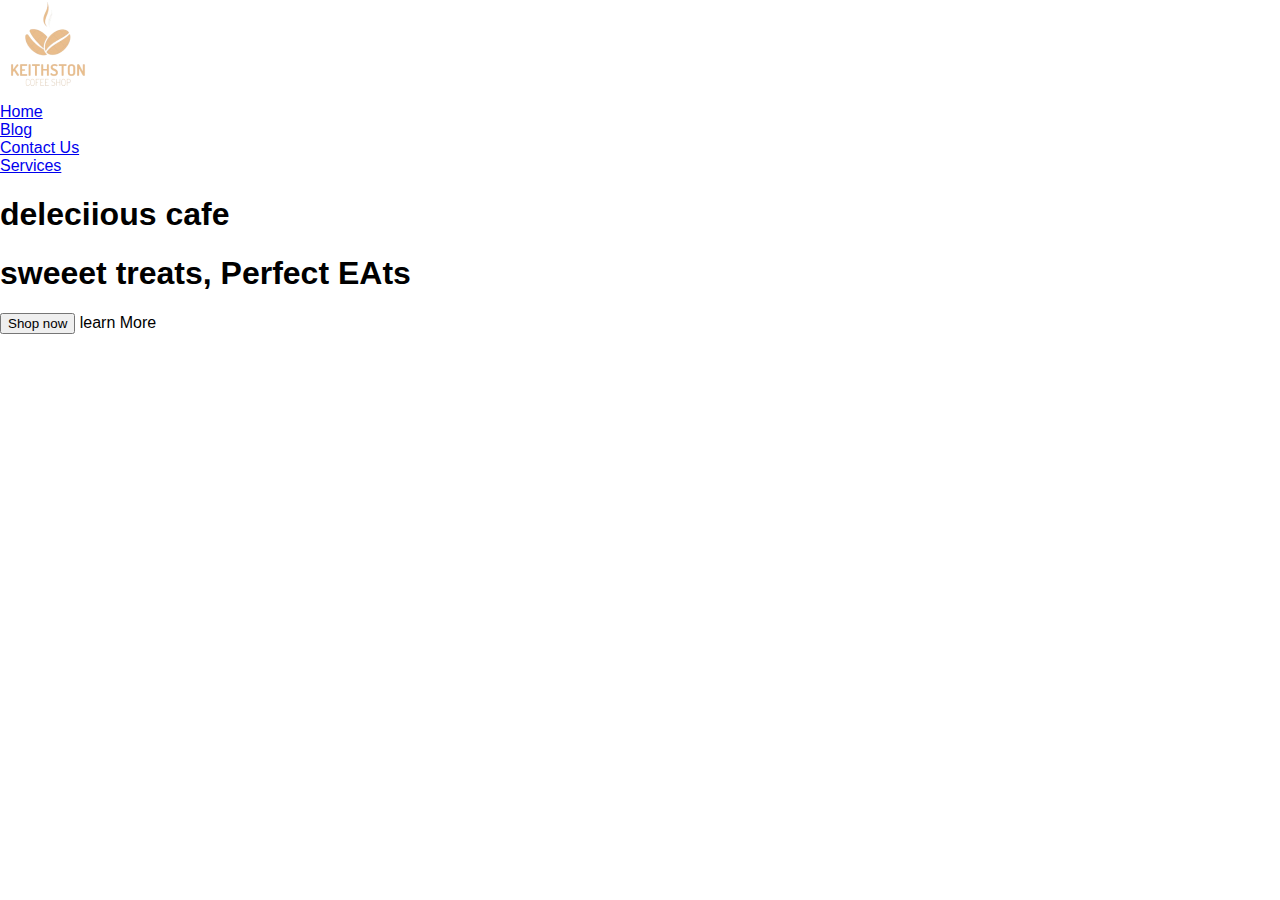
==== index.html @ e35a1c12 "first commit" ====
<!DOCTYPE html>
<html lang="en">
<head>
    <meta charset="UTF-8">
    <meta name="viewport" content="width=device-width, initial-scale=1.0">
    <title>BAKERY</title>
    <link rel="stylesheet" href="style.css">
    <link  rel="icon" type="image/jpg" href="https://www.figma.com/file/1AmDnkbB3miVmkUzzosTCg/image/4d281571e79bdb349abc8c697f7ce697aa1a0058">
</head>
<body>
    <header>
        
        <nav>
           <div> <a href="index.html" >
                <img class="logo" src="./img/Modrino__2_-removebg-preview 1.png" > </a>
            </div>
           <div> <a href="index.html" class="active"> Home</a></div>
           <div> <a href="blog.html" >Blog</a></div>
            <div><a href="contact.html" >Contact Us</a></div>
            <div><a href="Services.html" >Services</a></div>
        </nav>

    </header>
    <section>
        <h1>deleciious cafe</h1>
        <h1>sweeet treats, Perfect EAts</h1>
        <button> Shop now</button>
        <a>learn More</a>
    </section>
    <div class="div-container">


        <div><img src="" ></div>
        <div></div>
        <div></div>
        <div></div>
        <div></div>
        <div></div>


    </div>
</body>
</html>
---- style.css ----
body, html {
    margin: 0;
    padding: 0;
    font-family: 'Poppins', sans-serif;
    height: 100%;
   
}

#About-us {
    background-color: #A0522D;
    background-image: url(./images/footer/footer-bg.png);
    background-size: cover;
    background-position: center;
    padding: 60px 10%;
    display: flex; /* Added display: flex to the footer */
    justify-content: space-between; /* Distribute space between items */
    align-items: center; /* Vertically center items */
}

.about {
    display: flex; /* Ensures the about div is a flex container */
    align-items: center; /* Vertically aligns items within .about */
    border-bottom: solid 2px gray;
}

.loogo {
    /* Removed unnecessary styles */
}

.co_img {
    display: flex; /* Makes the social icons a flex container */
    align-items: center; /* Vertically aligns social icons */
}

.co_img img {
    padding-right: 8px; /* Keeps the padding */
}

.about img {
    /* Removed unnecessary styles */
}

.about h2 {
    font-size: large;
    /* Removed unnecessary styles */
}
.footer-rest {
    display: flex;
    justify-content: space-between;
    margin-top: 30px; /* Adjust as needed */
}

.footer-section {
    flex: 1; /* Ensures sections take equal width */
    margin-right: 30px; /* Adjust as needed */
}

.recent-news {
    display: flex;
    align-items: center;
    margin-bottom: 15px;
}

.recent-news img {
    width: 50px;
    height: 50px;
    object-fit: cover;
    margin-right: 10px;
}

.news-content {
    font-size: 14px;
}

.news-date {
    font-size: 12px;
    color: #888;
}

.footer-bottom {
    text-align: center;
    margin-top: 30px;
    padding-top: 20px;
    border-top: 1px solid #333;
}

/* Responsive adjustments (optional): */
.footer-rest {
    display: flex;
    justify-content: space-between;
    margin-top: 30px; /* Adjust as needed */
}

.footer-section {
    flex: 1; /* Ensures sections take equal width */
    margin-right: 30px; /* Adjust as needed */
}

.recent-news {
    display: flex;
    align-items: center;
    margin-bottom: 15px;
}

.recent-news img {
    width: 50px;
    height: 50px;
    object-fit: cover;
    margin-right: 10px;
}

.news-content {
    font-size: 14px;
}

.news-date {
    font-size: 12px;
    color: #888;
}

.footer-bottom {
    text-align: center;
    margin-top: 30px;
    padding-top: 20px;
    border-top: 1px solid #333;
}

/* Responsive adjustments (optional): */
@media (max-width: 768px) {
    .footer-rest {
        flex-direction: column; /* Stack sections vertically on smaller screens */
    }
    .footer-section {
        margin-bottom: 30px; /* Add margin between sections */
        margin-right: 0; /* Remove right margin */
    }
}
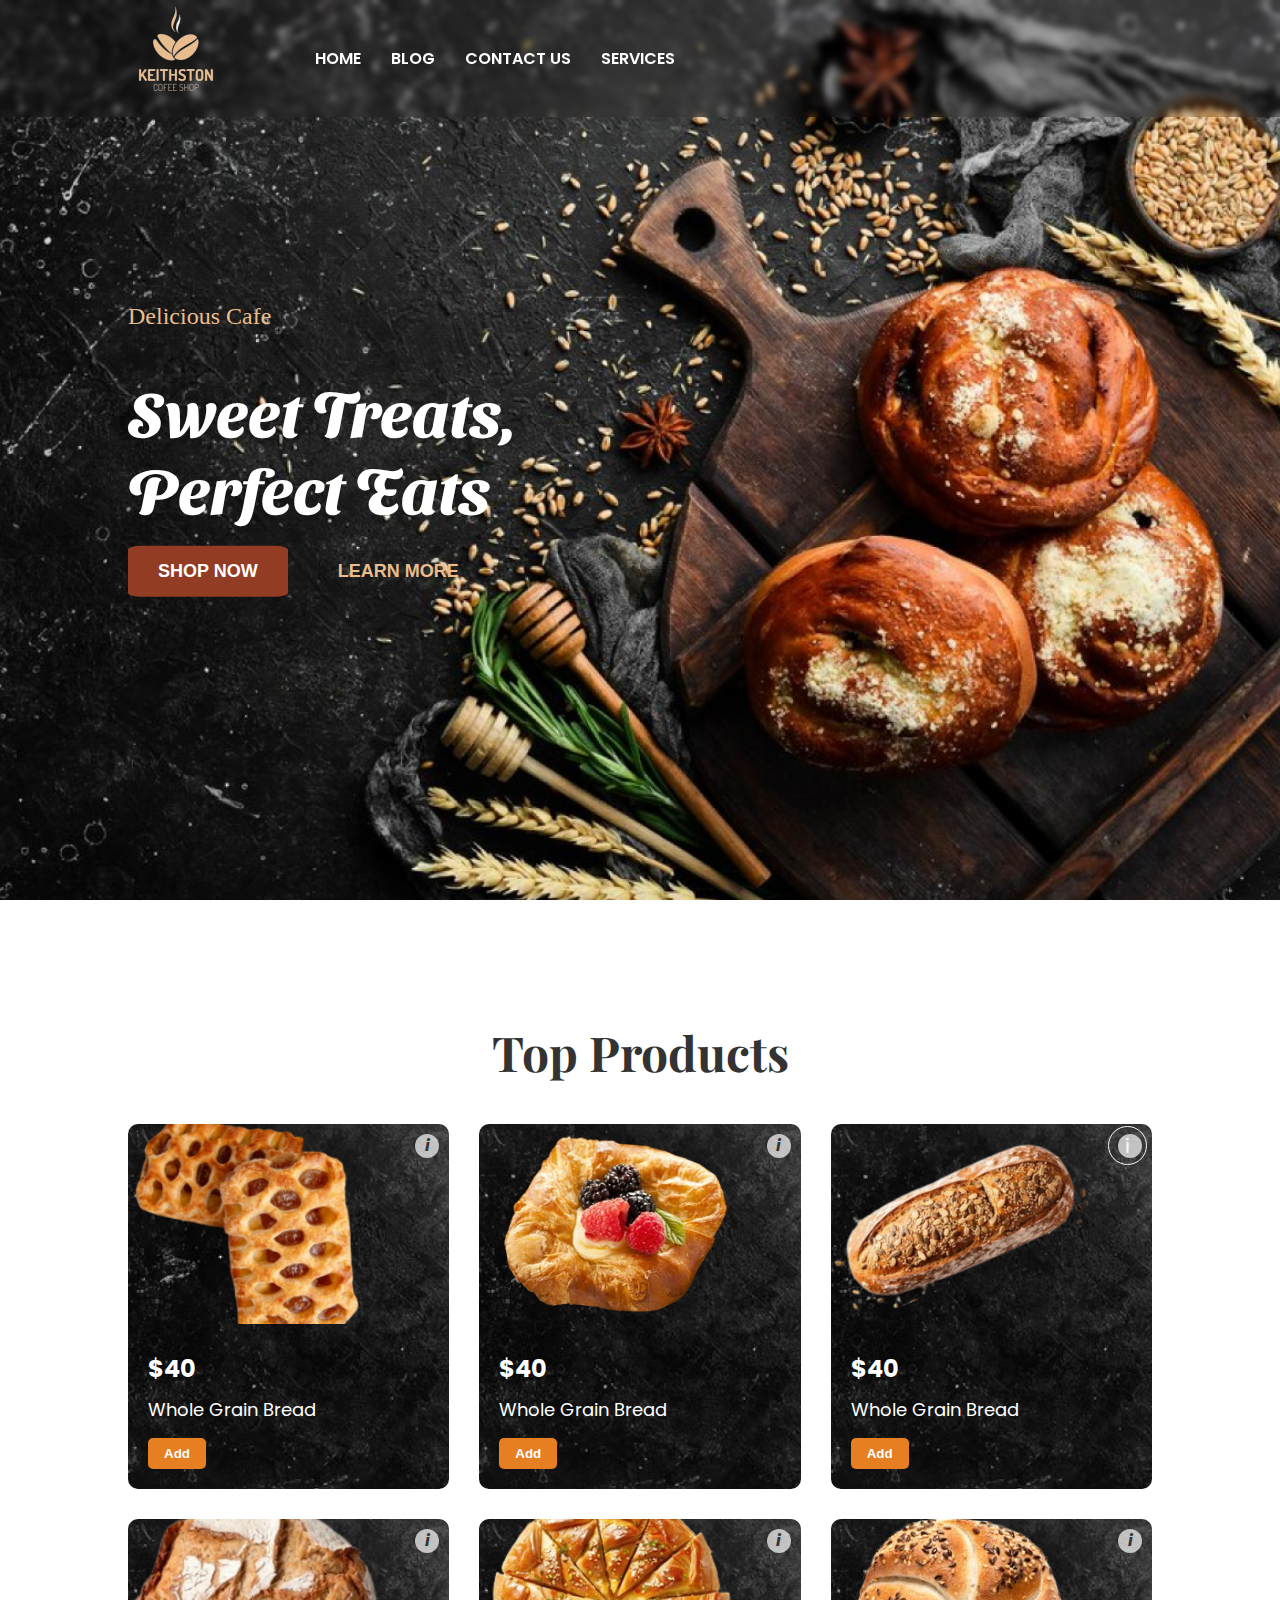
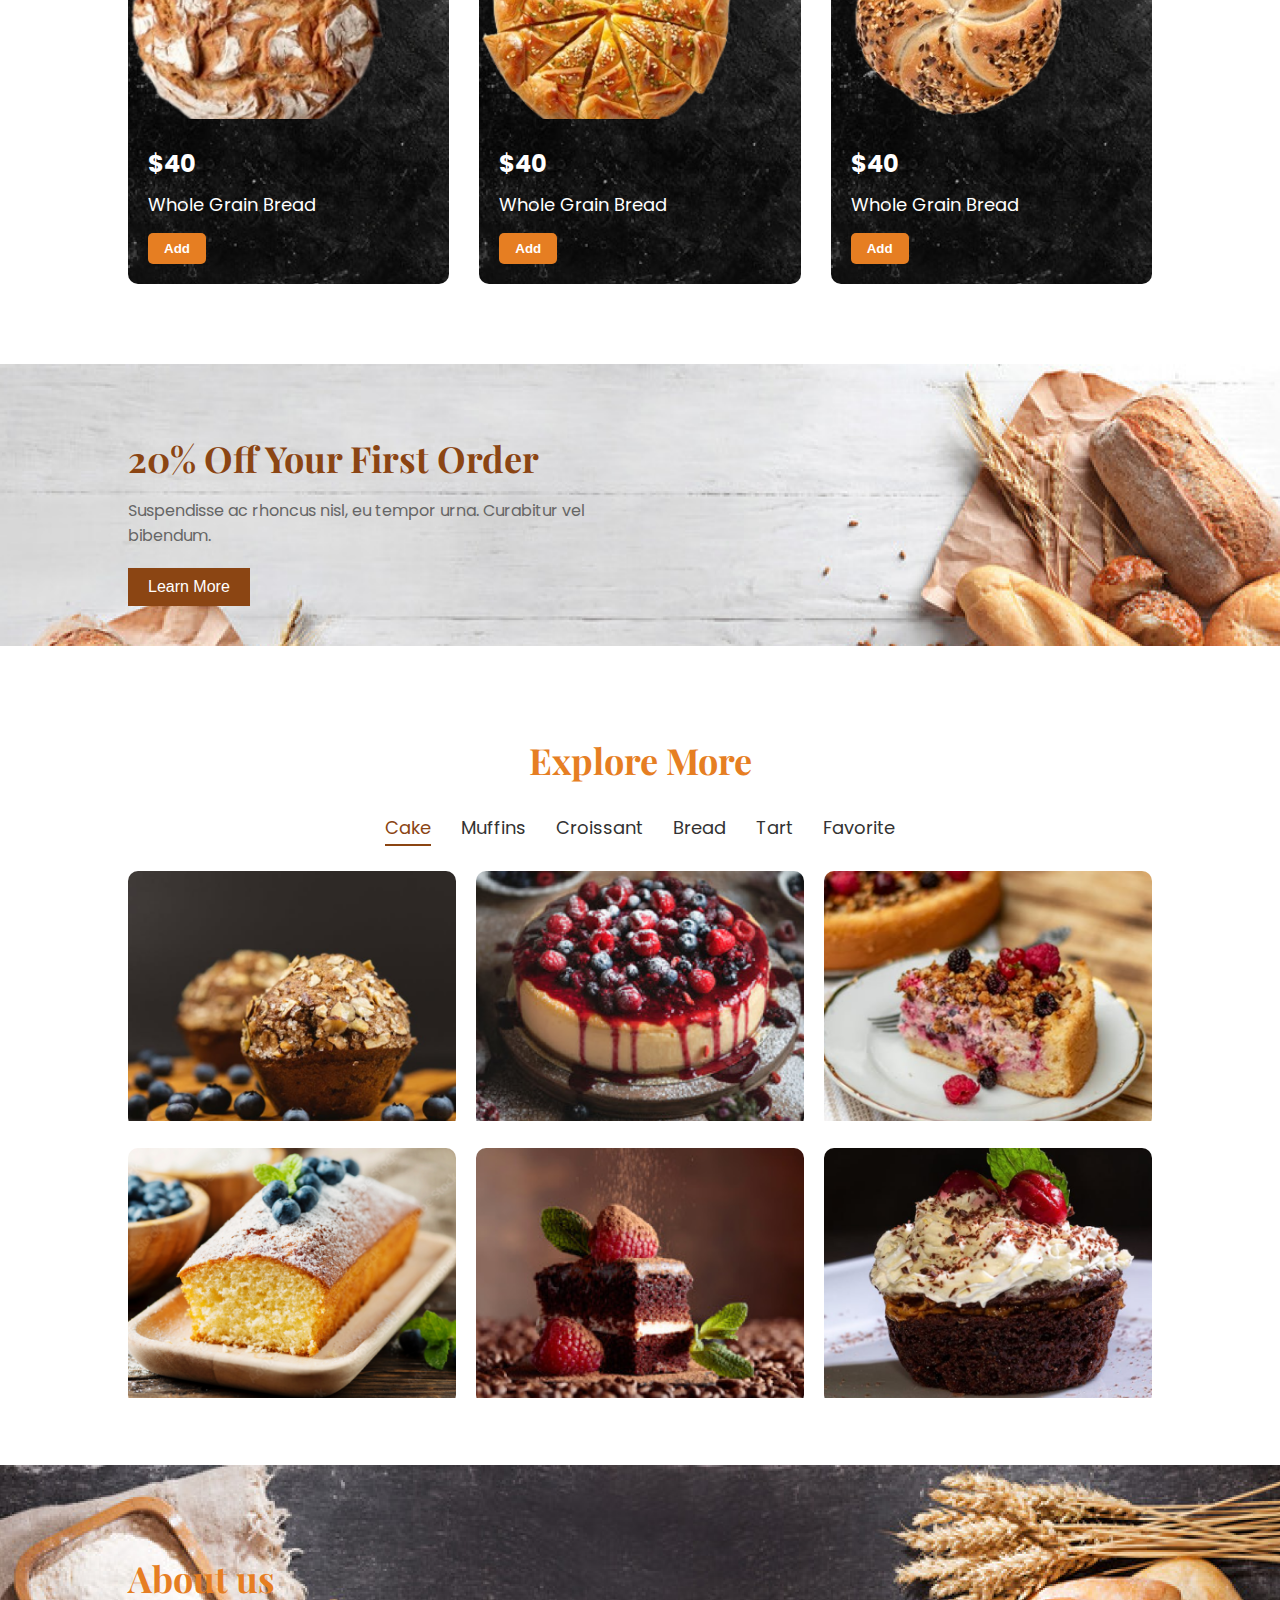
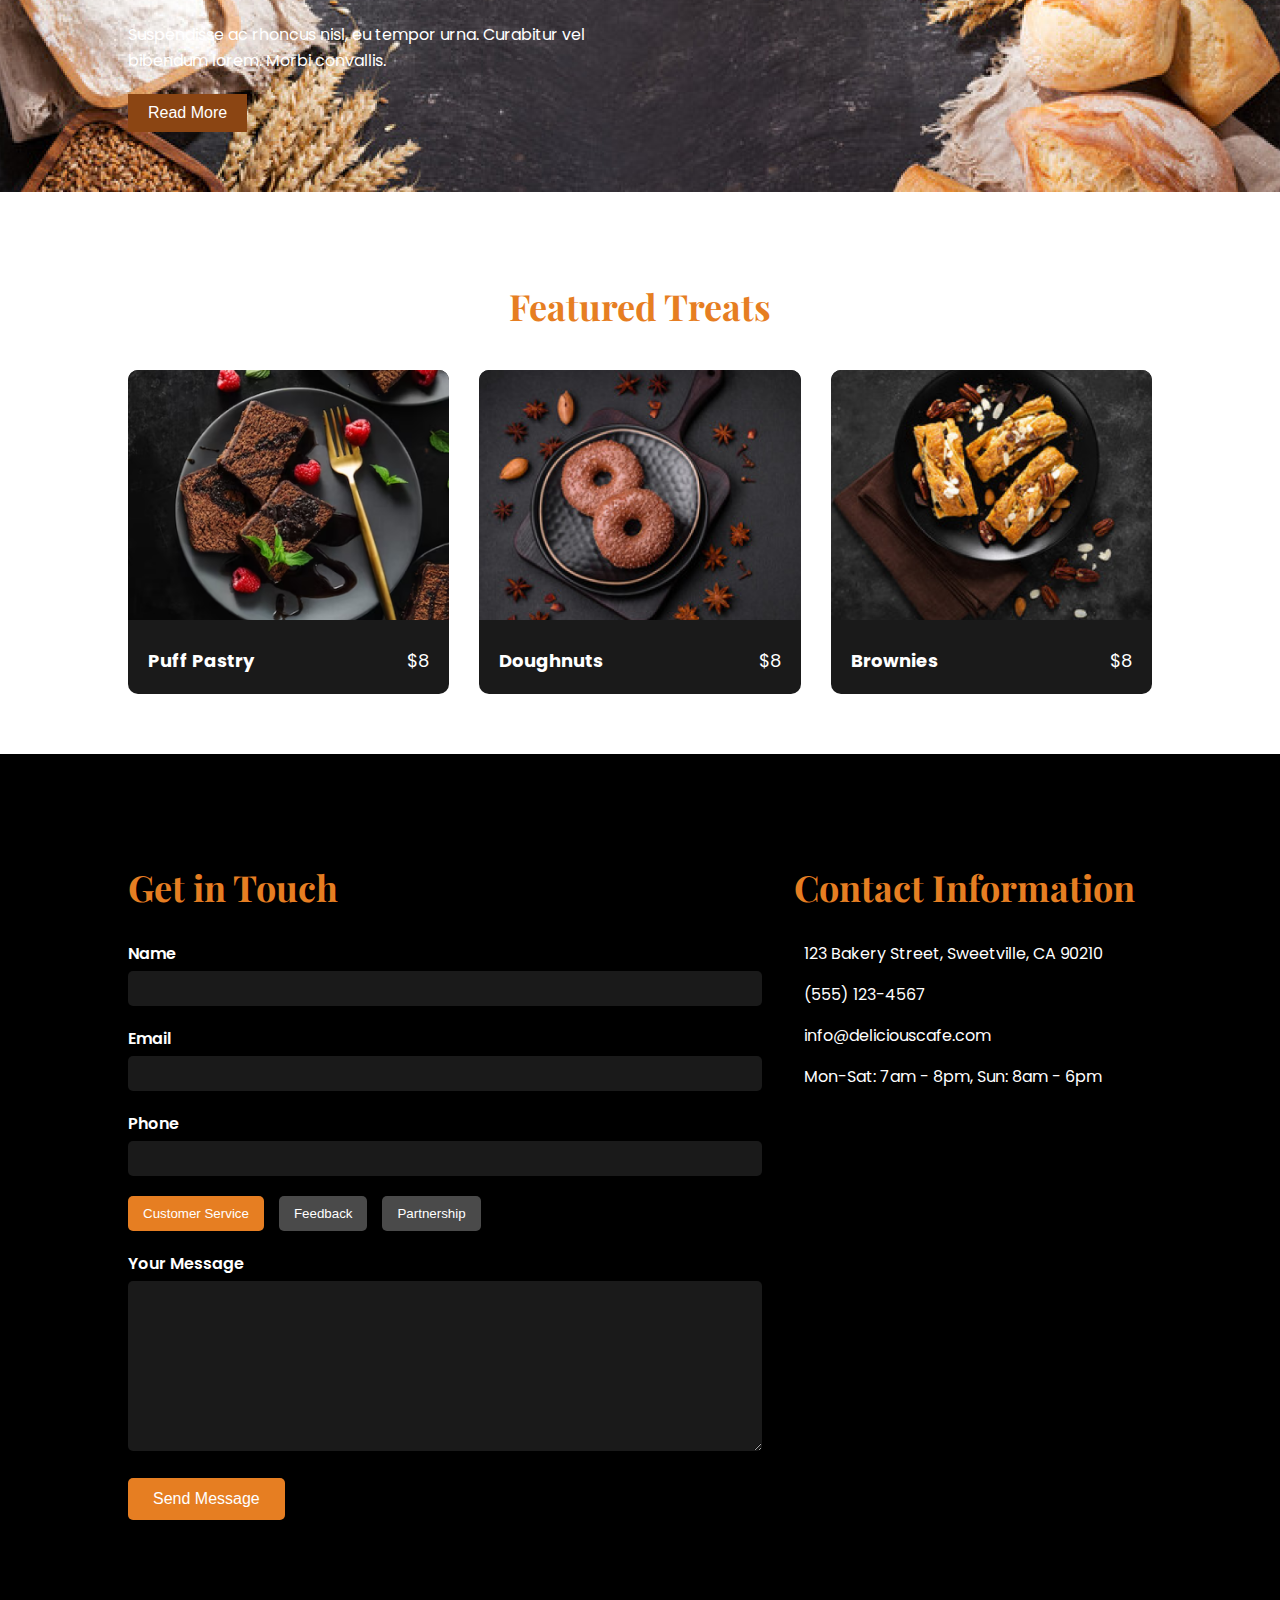
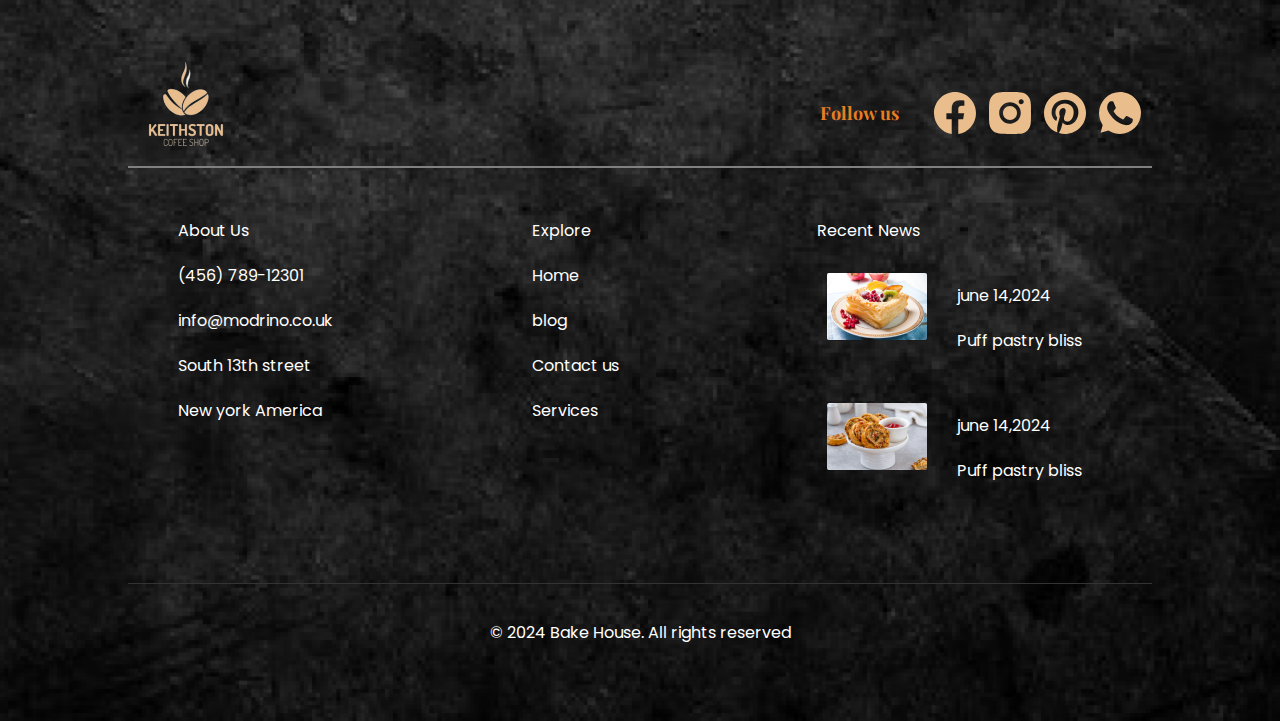
==== commit 934840f1: "pl" ====
--- a/index.html
+++ b/index.html
@@ -3,41 +3,272 @@
 <head>
     <meta charset="UTF-8">
     <meta name="viewport" content="width=device-width, initial-scale=1.0">
-    <title>BAKERY</title>
-    <link rel="stylesheet" href="style.css">
-    <link  rel="icon" type="image/jpg" href="https://www.figma.com/file/1AmDnkbB3miVmkUzzosTCg/image/4d281571e79bdb349abc8c697f7ce697aa1a0058">
+    <title>Delicious Cafe - Sweet Treats, Perfect Eats</title>
+    <link rel="stylesheet" href="stil.css">
+    <link href="https://fonts.googleapis.com/css2?family=Inter:wght@100;200;300;400;500;600;700;800;900&family=Poppins:wght@100;200;300;400;500;600;700;800;900&family=Sansita+Swashed:wght@300;400;500;600;700;800&family=League+Spartan:wght@100;200;300;400;500;600;700;800;900&display=swap"
+     rel="stylesheet">
 </head>
 <body>
-    <header>
-        
-        <nav>
-           <div> <a href="index.html" >
-                <img class="logo" src="./img/Modrino__2_-removebg-preview 1.png" > </a>
-            </div>
-           <div> <a href="index.html" class="active"> Home</a></div>
-           <div> <a href="blog.html" >Blog</a></div>
-            <div><a href="contact.html" >Contact Us</a></div>
-            <div><a href="Services.html" >Services</a></div>
+    <div class="home-container">
+        <nav class="nav-bar">
+            <div class="logo">
+               <a href="./index.html">
+                <img src="./img/Modrino__2_-removebg-preview 1.png" alt="Keith Ston">
+            </a> 
+            </div>
+            <div class="nav-items">
+                <a href="./index.html#home-container">Home</a>
+                <a href="./blog.html#1o">Blog</a>
+                <a href="./contact.html#o3">Contact Us</a>
+                <a href="./Services.html#o2">Services</a>
+            </div>
         </nav>
-
-    </header>
-    <section>
-        <h1>deleciious cafe</h1>
-        <h1>sweeet treats, Perfect EAts</h1>
-        <button> Shop now</button>
-        <a>learn More</a>
-    </section>
-    <div class="div-container">
-
-
-        <div><img src="" ></div>
-        <div></div>
-        <div></div>
-        <div></div>
-        <div></div>
-        <div></div>
-
-
+        <div class="content">
+            <div class="subtitle">Delicious Cafe</div>
+            <h1>Sweet Treats,<br>Perfect Eats</h1>
+            <div class="buttons">
+                <button class="btn btn-primary">Shop Now</button>
+                <button class="btn btn-secondary">Learn More</button>
+            </div>
+        </div>
     </div>
+    <section id="home"></section>
+<section id="blog"></section>
+<section id="contact"></section>
+<section id="services"></section>
+    <section  class="top-products" id="1o">
+        <h2>Top Products</h2>
+        <div class="product-grid">
+            <div class="product-card">
+                <img src="./images/products/product1.png" alt="Whole Grain Bread" class="product-image">
+                <div class="product-info">
+                    <div class="product-price">$40</div>
+                    <div class="product-name">Whole Grain Bread</div>
+                    <button class="add-btn">Add</button>
+                </div>
+                <div class="info-icon"></div>
+            </div>
+            <div class="product-card">
+                <img src="./images/products/product2.png" alt="Whole Grain Bread" class="product-image">
+                <div class="product-info">
+                    <div class="product-price">$40</div>
+                    <div class="product-name">Whole Grain Bread</div>
+                    <button class="add-btn">Add</button>
+                </div>
+                <div class="info-icon"></div>
+            </div>
+            <div class="product-card">
+                <img src="./images/products/product3.png" alt="Whole Grain Bread" class="product-image">
+                <div class="product-info">
+                    <div class="product-price">$40</div>
+                    <div class="product-name">Whole Grain Bread</div>
+                    <button class="add-btn">Add</button>
+                </div>
+                <div class="info-icon"> <img src="./svg logs/i.svg"> </div>
+            </div>
+            <div class="product-card">
+                <img src="./images/products/product4.png" alt="Whole Grain Bread" class="product-image">
+                <div class="product-info">
+                    <div class="product-price">$40</div>
+                    <div class="product-name">Whole Grain Bread</div>
+                    <button class="add-btn">Add</button>
+                </div>
+                <div class="info-icon"></div>
+            </div>
+            <div class="product-card">
+                <img src="./images/products/product5.png" alt="Whole Grain Bread" class="product-image">
+                <div class="product-info">
+                    <div class="product-price">$40</div>
+                    <div class="product-name">Whole Grain Bread</div>
+                    <button class="add-btn">Add</button>
+                </div>
+                <div class="info-icon"></div>
+            </div>
+            <div class="product-card">
+                <img src="./images/products/product6.png" alt="Whole Grain Bread" class="product-image">
+                <div class="product-info">
+                    <div class="product-price">$40</div>
+                    <div class="product-name">Whole Grain Bread</div>
+                    <button class="add-btn">Add</button>
+                </div>
+                <div class="info-icon"></div>
+            </div>
+        </div>
+    </section>
+    <section class="discount-banner">
+        <div class="discount-content">
+            <h2 class="discount-title">20% Off Your First Order</h2>
+            <p class="discount-description">Suspendisse ac rhoncus nisl, eu tempor urna. Curabitur vel bibendum.</p>
+            <button class="discount-button">Learn More</button>
+        </div>
+        <div class="discount-image">
+            <!-- <img src="./images/promotion.png" alt="Assortment of breads"> -->
+        </div>
+    </section>
+
+    <section class="explore-more" id="o2">
+        <h2 class="explore-title">Explore More</h2>
+        <div class="explore-categories">
+            <div class="category active">Cake</div>
+            <div class="category">Muffins</div>
+            <div class="category">Croissant</div>
+            <div class="category">Bread</div>
+            <div class="category">Tart</div>
+            <div class="category">Favorite</div>
+        </div>
+        <div class="explore-grid">
+            <div class="explore-item">
+                <img src="./images/explore/img1.png" alt="Blueberry Muffin">
+            </div>
+            <div class="explore-item">
+                <img src="./images/explore/img2.png" alt="Berry Cheesecake">
+            </div>
+            <div class="explore-item">
+                <img src="./images/explore/img3.png" alt="Fruit Tart">
+            </div>
+            <div class="explore-item">
+                <img src="./images/explore/img4.png" alt="Lemon Cake">
+            </div>
+            <div class="explore-item">
+                <img src="./images/explore/img5.png" alt="Chocolate Cake">
+            </div>
+            <div class="explore-item">
+                <img src="./images/explore/img6.png" alt="Cupcake">
+            </div>
+        </div>
+    </section>
+
+    <!-- waaaaaaah bit n3ess hadi talta -->
+    <section class="about-us">
+        <div class="about-content">
+            <h2 class="about-title">About us</h2>
+            <p class="about-description">Suspendisse ac rhoncus nisl, eu tempor urna. Curabitur vel bibendum lorem. Morbi convallis.</p>
+            <button class="about-button">Read More</button>
+        </div>
+        <div class="about-image">
+            <!-- <img src="about-image-1.jpg" alt="Bread and wheat">
+            <img src="about-image-2.jpg" alt="Fresh baked goods"> -->
+        </div>
+    </section>
+
+    <section class="featured-treats">
+        <h2 class="featured-title">Featured Treats</h2>
+        <div class="featured-grid">
+            <div class="featured-item">
+                <img src="./images/features/brownies.png" alt="Puff Pastry">
+                <div class="featured-info">
+                    <span class="featured-name">Puff Pastry</span>
+                    <span class="featured-price">$8</span>
+                </div>
+            </div>
+            <div class="featured-item">
+                <img src="./images/features/dougnuts.png" alt="Doughnuts">
+                <div class="featured-info">
+                    <span class="featured-name">Doughnuts</span>
+                    <span class="featured-price">$8</span>
+                </div>
+            </div>
+            <div class="featured-item">
+                <img src="./images/features/puff-pastry.png" alt="Brownies">
+                <div class="featured-info">
+                    <span class="featured-name">Brownies</span>
+                    <span class="featured-price">$8</span>
+                </div>
+            </div>
+        </div>
+    </section>
+
+    <!-- contacte moi svp hh -->
+    <section class="contact-section" id="o3">
+        <div class="contact-content">
+            <div class="contact-form">
+                <h2>Get in Touch</h2>
+                <form>
+                    <div class="form-group">
+                        <label for="name">Name</label>
+                        <input type="text" id="name" name="name" required>
+                    </div>
+                    <div class="form-group">
+                        <label for="email">Email</label>
+                        <input type="email" id="email" name="email" required>
+                    </div>
+                    <div class="form-group">
+                        <label for="phone">Phone</label>
+                        <input type="tel" id="phone" name="phone">
+                    </div>
+                    <div class="message-type">
+                        <button type="button" class="active">Customer Service</button>
+                        <button type="button">Feedback</button>
+                        <button type="button">Partnership</button>
+                    </div>
+                    <div class="form-group">
+                        <label for="message">Your Message</label>
+                        <textarea id="message" name="message" required></textarea>
+                    </div>
+                    <button type="submit" class="submit-btn">Send Message</button>
+                </form>
+            </div>
+            <div class="contact-info">
+                <h2>Contact Information</h2>
+                <p><i class="fas fa-map-marker-alt"></i> 123 Bakery Street, Sweetville, CA 90210</p>
+                <p><i class="fas fa-phone"></i> (555) 123-4567</p>
+                <p><i class="fas fa-envelope"></i> info@deliciouscafe.com</p>
+                <p><i class="fas fa-clock"></i> Mon-Sat: 7am - 8pm, Sun: 8am - 6pm</p>
+            </div>
+        </div>
+        </section>
+        <!-- about hna         -->
+    <footer id="About-us">
+        <div class="about">
+          <div class="loogo"  ><a href="#"><img src="./images/logo.png"></a></div>
+          
+            <div class="co_img">
+                
+                <h2>Follow us</h2>
+                
+               <div class="lst"> <img src="./svg logs/facebook.svg" alt="facebook">
+                <img src="./svg logs/instagram.svg" alt="instagram">
+                <img src="./svg logs/pinterest.svg" alt="pinterest">
+                <img id="omy" src="./svg logs/whatsapp.svg" alt="whatsapp"></div>
+            </div>  
+
+        </div>
+
+        <div class="finish">
+            <div class="ab">
+        <div>About Us</div>
+        <div>(456) 789-12301</div>
+        <div>info@modrino.co.uk</div>
+        <div>South 13th street</div>
+        <div>New york America</div>
+        </div>
+        <div class="ac">
+            <div>Explore</div>
+            <div>Home</div>
+            <div>blog</div>
+            <div>Contact us</div>
+            <div>Services</div>
+            </div>
+            <div class="ad">
+                <div>Recent News</div>
+                <div class="min-card">
+                    <div><img src="./images/footer/footer-img1.png"></div>
+                   <div> <div>june 14,2024</div>
+                    <div>Puff pastry bliss</div></div>
+                </div>
+                
+                <div class="min-card2">
+                    <div><img src="./images/footer/footer-img2.png"></div>
+                    <div><div>june 14,2024</div>
+                    <div>Puff pastry bliss</div>
+                </div>
+                </div>
+                </div>
+    </div>
+
+    <div class="footer-bottom">
+        <p>&copy; 2024 Bake House. All rights reserved</p>
+    </div>
+    </footer>
 </body>
 </html>--- a/stil.css
+++ b/stil.css
@@ -0,0 +1,827 @@
+@import url('https://fonts.googleapis.com/css2?family=Playfair+Display:wght@700&family=Poppins:wght@400;600&display=swap');
+
+body, html {
+    margin: 0;
+    padding: 0;
+    font-family: 'Poppins', sans-serif;
+    height: 100%;
+   
+}
+.home-container {
+    background-image: url('./img/Rectangle\ 10\ \(1\).png'); 
+    background-size: cover;
+    background-position: center;
+    height: 100vh;
+    position: relative;
+}
+.nav-bar {
+    background-color: rgba(6, 0, 0, 0.1);
+    height: 117px;
+    width: 100vw;
+    position: fixed;
+    gap: 100px;
+    top: 0;
+    left: 0;
+    display: flex;
+    justify-content: start;
+    align-items: center;
+    padding: 0 10%;
+    box-sizing: border-box;
+    z-index: 1000;
+    backdrop-filter: blur(3px);}
+.nav-items {
+    /* background-color: #A0522D; */
+    display: flex;
+    justify-content: start;
+    margin-left: 0%;
+    gap: 30px;
+    justify-self: start;
+}
+.nav-items a {
+    color: #fff;
+    text-decoration: none;
+    font-size: 16px;
+    font-weight: 600;
+    text-transform: uppercase;
+    transition: color 0.3s ease;
+}
+.nav-items a.active {
+    color: rgba(233, 189, 140, 1); /* Change this to your desired active color */
+}
+.nav-items a:hover {
+    color: rgba(233, 189, 140, 1); /* Change this to your desired hover color */
+}
+
+.logo {
+    
+    
+    color: #fff;
+    font-size: 24px;
+    font-weight: bold;
+}
+.content {
+    position: absolute;
+    top: 50%;
+    left: 10%;
+    transform: translateY(-50%);
+    color: #fff;
+    z-index: 10;
+}
+
+.nav-items a:hover {
+    color: rgba(233, 189, 140, 1); /* Change this to your desired active/hover color */
+}
+h1 {
+    font-family: 'Sansita Swashed';
+    font-size: 64px;
+    margin-bottom: 20px;
+    line-height: 1.2;
+}
+.subtitle{
+    color: rgba(233, 189, 140, 1);
+    font-family: 'Semi Bold';
+}
+.buttons {
+    display: flex;
+    gap: 20px;
+}
+.btn {
+    padding: 15px 30px;
+    font-size: 18px;
+    font-weight: 600;
+    border: none;
+    cursor: pointer;
+    text-transform: uppercase;
+    transition: all 0.3s ease;
+}
+.btn-primary {
+    background-color: rgba(147, 60, 36, 1);
+    color: white;
+    border-radius: 8%;
+}
+.btn-secondary {
+    background-color: transparent;
+    color: rgba(233, 189, 140, 1);
+    /* border: 2px solid white; */
+    border-radius: 8%;
+}
+.btn:hover {
+    opacity: 0.9;
+}
+.subtitle {
+    font-size: 24px;
+    margin-bottom: 40px;
+}
+.top-products {
+    padding: 80px 10%;
+    background-color: #fff;
+}
+
+.top-products h2 {
+    font-family: 'Playfair Display', serif;
+    font-size: 48px;
+    text-align: center;
+    margin-bottom: 40px;
+    color: #333;
+}
+
+.product-grid {
+    display: grid;
+    grid-template-columns: repeat(auto-fit, minmax(300px, 1fr));
+    gap: 30px;
+}
+
+.product-card {
+    background-image: url(./images/products/product-bg.png);
+    background-size: cover; /* Ensures the image covers the entire card */
+    background-position: center;
+    border-radius: 10px;
+    overflow: hidden;
+    position: relative;
+    color: white;
+}
+
+.product-image {
+    /* background-image: url(./images/products/product-bg.png); */
+    width: 80%;
+    height: 200px;
+    object-fit: cover;
+}
+
+.product-info {
+    padding: 20px;
+    color: #fff;
+}
+
+.product-price {
+    font-size: 24px;
+    font-weight: bold;
+    margin-bottom: 10px;
+}
+
+.product-name {
+    font-size: 18px;
+    margin-bottom: 15px;
+}
+
+.add-btn {
+    background-color: #e67e22;
+    color: #fff;
+    border: none;
+    padding: 8px 16px;
+    border-radius: 5px;
+    cursor: pointer;
+    font-weight: bold;
+    transition: background-color 0.3s ease;
+}
+
+.add-btn:hover {
+    background-color: #d35400;
+}
+
+.info-icon {
+    position: absolute;
+    top: 10px;
+    right: 10px;
+    width: 24px;
+    height: 24px;
+    background-color: rgba(255, 255, 255, 0.7);
+    border-radius: 50%;
+    display: flex;
+    justify-content: center;
+    align-items: center;
+    cursor: pointer;
+}
+
+.info-icon::after {
+    content: "i";
+    font-style: italic;
+    font-weight: bold;
+    color: #333;
+}
+.discount-banner {
+    background-image: url(./images/promotion.png);
+    background-size: cover;
+    background-color: #f5f5f5;
+    padding: 40px 10%;
+    display: flex;
+    align-items: center;
+    justify-content: space-between;
+}
+
+.discount-content {
+    flex: 1;
+}
+
+.discount-title {
+    font-family: 'Playfair Display', serif;
+    font-size: 36px;
+    color: #8B4513;
+    margin-bottom: 15px;
+}
+
+.discount-description {
+    font-size: 16px;
+    color: #666;
+    margin-bottom: 20px;
+}
+
+.discount-button {
+    background-color: #8B4513;
+    color: white;
+    border: none;
+    padding: 10px 20px;
+    font-size: 16px;
+    cursor: pointer;
+    transition: background-color 0.3s ease;
+}
+
+.discount-button:hover {
+    background-color: #A0522D;
+}
+
+.discount-image {
+    
+    flex: 1;
+    text-align: right;
+}
+
+.discount-image img {
+    max-width: 100%;
+    height: auto;
+}
+
+.explore-more {
+    padding: 60px 10%;
+}
+
+.explore-title {
+    font-family: 'Playfair Display', serif;
+    font-size: 36px;
+    text-align: center;
+    margin-bottom: 30px;
+}
+
+.explore-categories {
+    display: flex;
+    justify-content: center;
+    margin-bottom: 30px;
+}
+
+.category {
+    margin: 0 15px;
+    font-size: 18px;
+    color: #333;
+    cursor: pointer;
+    position: relative;
+}
+
+.category.active {
+    color: #8B4513;
+}
+
+.category.active::after {
+    content: '';
+    position: absolute;
+    bottom: -5px;
+    left: 0;
+    width: 100%;
+    height: 2px;
+    background-color: #8B4513;
+}
+
+.explore-grid {
+    display: grid;
+    grid-template-columns: repeat(3, 1fr);
+    gap: 20px;
+}
+
+.explore-item {
+    border-radius: 10px;
+    overflow: hidden;
+}
+
+.explore-item img {
+    width: 100%;
+    height: 250px;
+    object-fit: cover;
+    transition: transform 0.3s ease;
+}
+
+.explore-item:hover img {
+    transform: scale(1.05);
+}
+
+
+/* third fraaaaaaame  */
+.about-us {
+    background-image: url(./images/about.png);
+    background-size: cover;
+    background-color: #1a1a1a;
+    color: white;
+    padding: 60px 10%;
+    display: flex;
+    align-items: center;
+    justify-content: space-between;
+}
+
+.about-content {
+    flex: 1;
+    padding-right: 40px;
+}
+
+.about-title {
+    font-family: 'Playfair Display', serif;
+    font-size: 36px;
+    margin-bottom: 20px;
+}
+
+.about-description {
+    font-size: 16px;
+    line-height: 1.6;
+    margin-bottom: 20px;
+}
+
+.about-button {
+    background-color: #8B4513;
+    color: white;
+    border: none;
+    padding: 10px 20px;
+    font-size: 16px;
+    cursor: pointer;
+    transition: background-color 0.3s ease;
+}
+
+.about-button:hover {
+    background-color: #A0522D;
+}
+
+.about-image {
+    flex: 1;
+    display: flex;
+    justify-content: space-between;
+}
+
+.about-image img {
+    max-width: 48%;
+    height: auto;
+    object-fit: cover;
+}
+
+.featured-treats {
+    padding: 60px 10%;
+    background-color: white;
+}
+
+.featured-title {
+    font-family: 'Playfair Display', serif;
+    font-size: 36px;
+    text-align: center;
+    margin-bottom: 40px;
+}
+
+.featured-grid {
+    display: grid;
+    grid-template-columns: repeat(3, 1fr);
+    gap: 30px;
+}
+
+.featured-item {
+    background-color: #1a1a1a;
+    border-radius: 10px;
+    overflow: hidden;
+}
+
+.featured-item img {
+    width: 100%;
+    height: 250px;
+    object-fit: cover;
+}
+
+.featured-info {
+    padding: 20px;
+    color: white;
+    display: flex;
+    justify-content: space-between;
+    align-items: center;
+}
+
+.featured-name {
+    font-size: 18px;
+    font-weight: bold;
+}
+
+.featured-price {
+    font-size: 18px;
+}
+
+
+/* yahoooooooooooooooo contact */
+.contact-section {
+    background-color: #000000;
+    color: #fff;
+    padding: 80px 10%;
+    background-image: url('bakery-background.jpg');
+    background-size: cover;
+    background-position: center;
+    position: relative;
+}
+
+/* /.contact-section::before {
+    content: '';
+    position: absolute;
+    top: 0;
+    left: 0;
+    right: 0;
+    bottom: 0;
+    background: rgba(0, 0, 0, 0.7);
+    z-index: 1;
+}  */
+
+.contact-content {
+    position: relative;
+    z-index: 2;
+    display: flex;
+    justify-content: space-between;
+}
+
+.contact-form {
+    flex-basis: 60%;
+}
+
+.contact-info {
+    flex-basis: 35%;
+}
+
+h2 {
+    font-family: 'Playfair Display', serif;
+    font-size: 36px;
+    color: #e67e22;
+    /* margin-bottom: 30px; */
+}
+
+.form-group {
+    margin-bottom: 20px;
+}
+
+label {
+    display: block;
+    margin-bottom: 5px;
+    font-weight: 600;
+}
+
+input, textarea {
+    width: 100%;
+    padding: 10px;
+    border: none;
+    background-color: rgba(255, 255, 255, 0.1);
+    color: #fff;
+    border-radius: 5px;
+}
+
+textarea {
+    height: 150px;
+}
+
+.message-type {
+    display: flex;
+    gap: 15px;
+    margin-bottom: 20px;
+}
+
+.message-type button {
+    padding: 10px 15px;
+    border: none;
+    background-color: #4a4a4a;
+    color: #fff;
+    cursor: pointer;
+    border-radius: 5px;
+    transition: background-color 0.3s ease;
+}
+
+.message-type button.active {
+    background-color: #e67e22;
+}
+
+.submit-btn {
+    background-color: #e67e22;
+    color: #fff;
+    border: none;
+    padding: 12px 25px;
+    font-size: 16px;
+    cursor: pointer;
+    border-radius: 5px;
+    transition: background-color 0.3s ease;
+}
+
+.submit-btn:hover {
+    background-color: #d35400;
+}
+
+.contact-info p {
+    margin-bottom: 15px;
+}
+
+.contact-info i {
+    margin-right: 10px;
+    color: #e67e22;
+}
+/* about us */
+#About-us{
+    
+    
+    background-color: #A0522D;
+    background-image: url(./images/footer/footer-bg.png);
+    background-size: cover ;
+    position: relative;
+      background-position: center;  
+      padding: 60px 10%;
+     
+    
+    
+    
+
+}
+.about{
+
+     display: flex;
+     justify-content: space-between;
+     align-items: center;
+    border-bottom: solid 2px gray;
+     
+}
+.loogo{
+    /* justify-self: ; */
+    margin-left: 1%;
+}
+.co_img{
+    /* background-color: green; */
+   display: flex ;
+     width: 350px;
+     display: flex;
+     justify-content: space-around;    
+     align-items: center;
+
+}
+.lst{
+    display: flex;
+    width: 200px;
+    gap: 13px;
+    
+}
+.about h2{
+    
+      margin-right: 0%;
+     font-size: large;
+    justify-self: end;
+    /* justify-self: start; */
+    /* align-self: start;  */
+}
+.finish{
+    padding: 40px;
+    display: flex;
+    flex-direction: row;
+    color: #fff;
+    /* background-color: #d35400; */
+    justify-content: space-between;
+    gap: 5%;
+}
+
+.ab div{
+    padding: 10px;
+}
+
+.ac div{
+    padding: 10px;
+}
+.ad div{
+    /* background-color: #f5f5f5; */
+    padding: 10px;
+    /* padding-left: 20px; */
+}
+.min-card{
+    display: flex;
+}
+.min-card2{
+    display: flex;
+}
+.ad{
+    display: flex;
+    flex-direction: column;
+    justify-self: end;
+}
+.footer-bottom{
+    color: #fff;
+    text-align: center;
+    margin-top: 30px;
+    padding-top: 20px;
+    border-top: 1px solid #333;
+}
+
+
+
+
+
+
+
+
+
+
+
+
+
+
+
+
+
+
+
+
+
+
+
+
+
+
+
+
+
+
+
+
+
+
+
+
+
+
+
+
+
+
+
+
+
+
+
+
+
+
+
+
+
+
+
+
+
+
+
+
+
+
+
+
+
+
+
+
+
+
+
+
+
+
+
+
+
+
+
+
+
+
+
+
+
+
+
+
+
+
+
+
+
+
+
+
+
+
+
+
+
+
+
+
+
+
+
+
+
+
+
+
+
+
+
+
+
+
+
+
+
+
+
+
+/* .footer {
+    background-color: #1a1a1a;
+    color: #e0c9a6;
+    padding: 50px 10%;
+}
+
+.footer-content {
+    display: flex;
+    justify-content: space-between;
+    flex-wrap: wrap;
+}
+
+.footer-section {
+    flex: 1;
+    margin-right: 30px;
+    min-width: 200px;
+}
+
+.footer-logo {
+    display: flex;
+    align-items: center;
+    margin-bottom: 20px;
+}
+
+.footer-logo img {
+    width: 30px;
+    margin-right: 10px;
+}
+
+.footer-logo span {
+    font-size: 20px;
+    font-weight: bold;
+}
+
+.footer h3 {
+    margin-bottom: 20px;
+    font-size: 18px;
+}
+
+.footer p, .footer a {
+    color: #e0c9a6;
+    text-decoration: none;
+    margin-bottom: 10px;
+    display: block;
+}
+
+.social-icons {
+    display: flex;
+    margin-top: 20px;
+}
+
+.social-icons a {
+    margin-right: 15px;
+    font-size: 20px;
+}
+
+.recent-news {
+    display: flex;
+    align-items: center;
+    margin-bottom: 15px;
+}
+
+.recent-news img {
+    width: 50px;
+    height: 50px;
+    object-fit: cover;
+    margin-right: 10px;
+}
+
+.news-content {
+    font-size: 14px;
+}
+
+.news-date {
+    font-size: 12px;
+    color: #888;
+}
+
+.footer-bottom {
+    text-align: center;
+    margin-top: 30px;
+    padding-top: 20px;
+    border-top: 1px solid #333;
+} */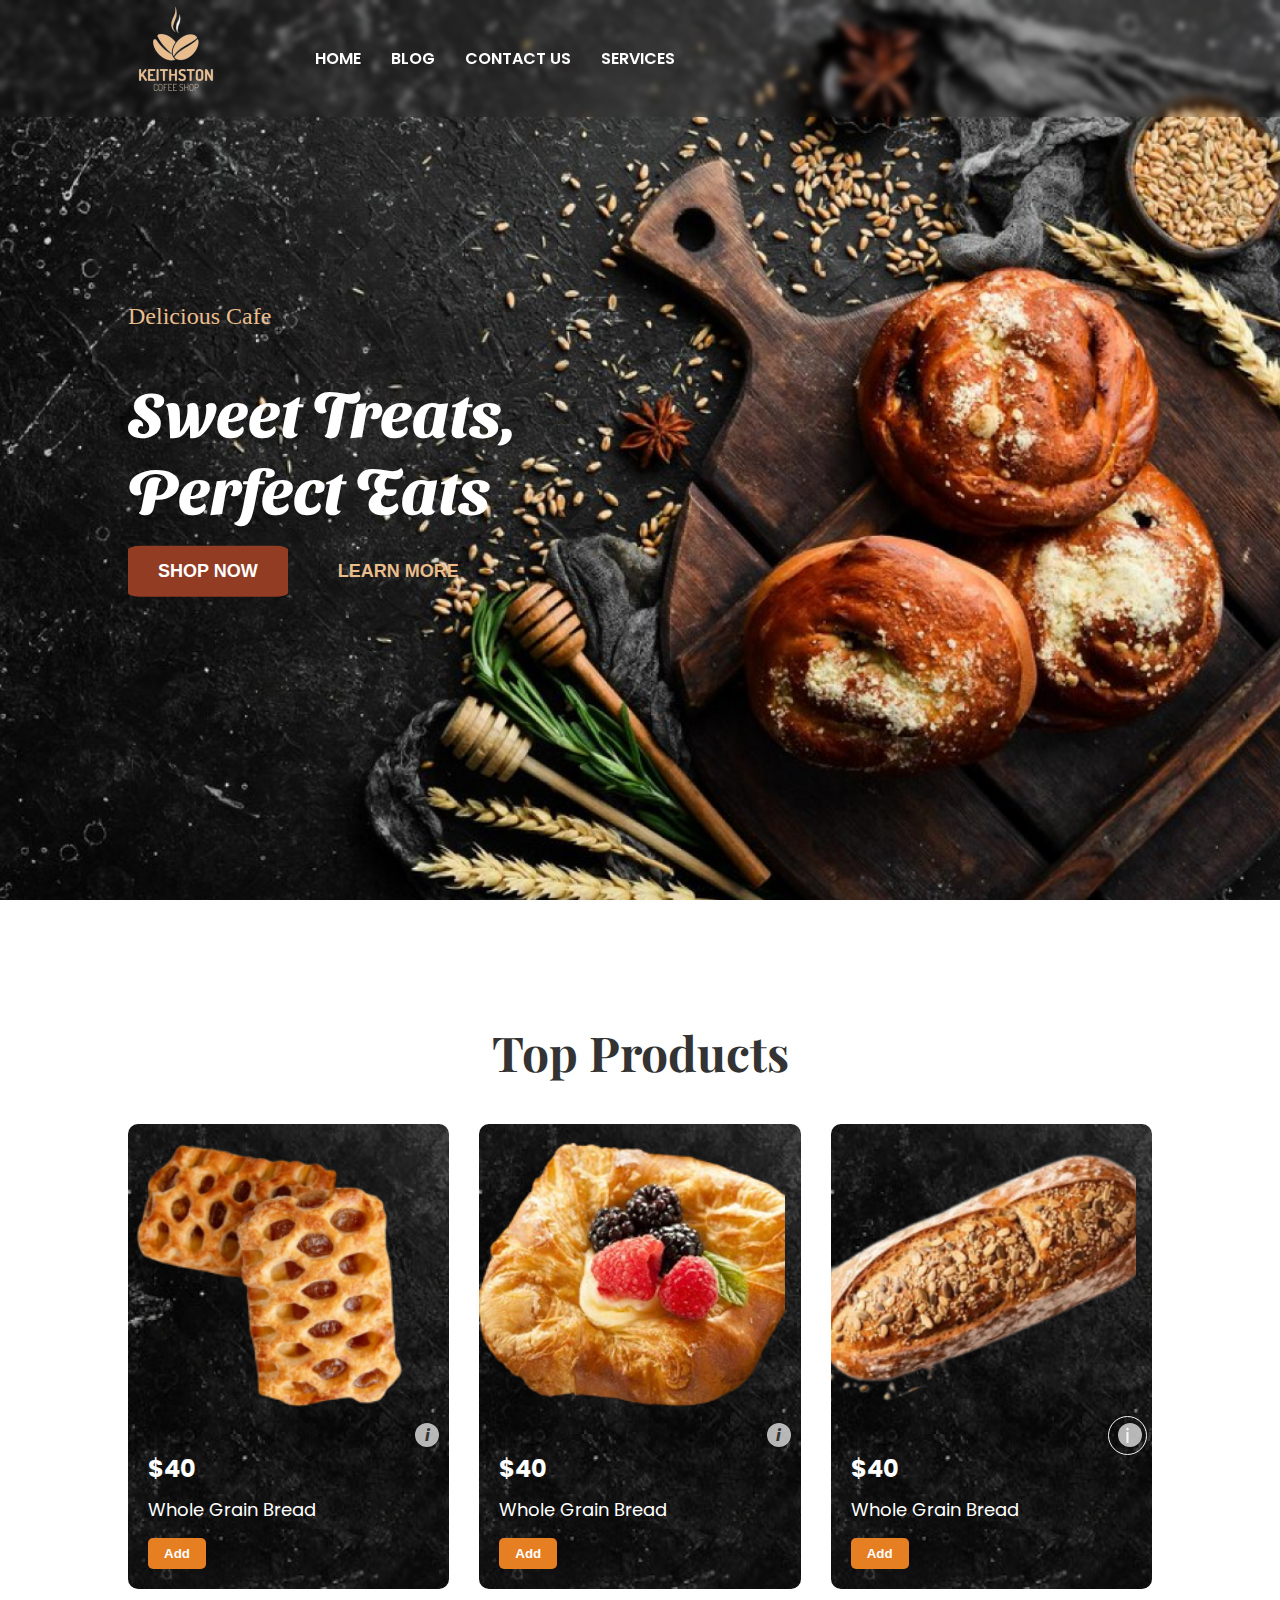
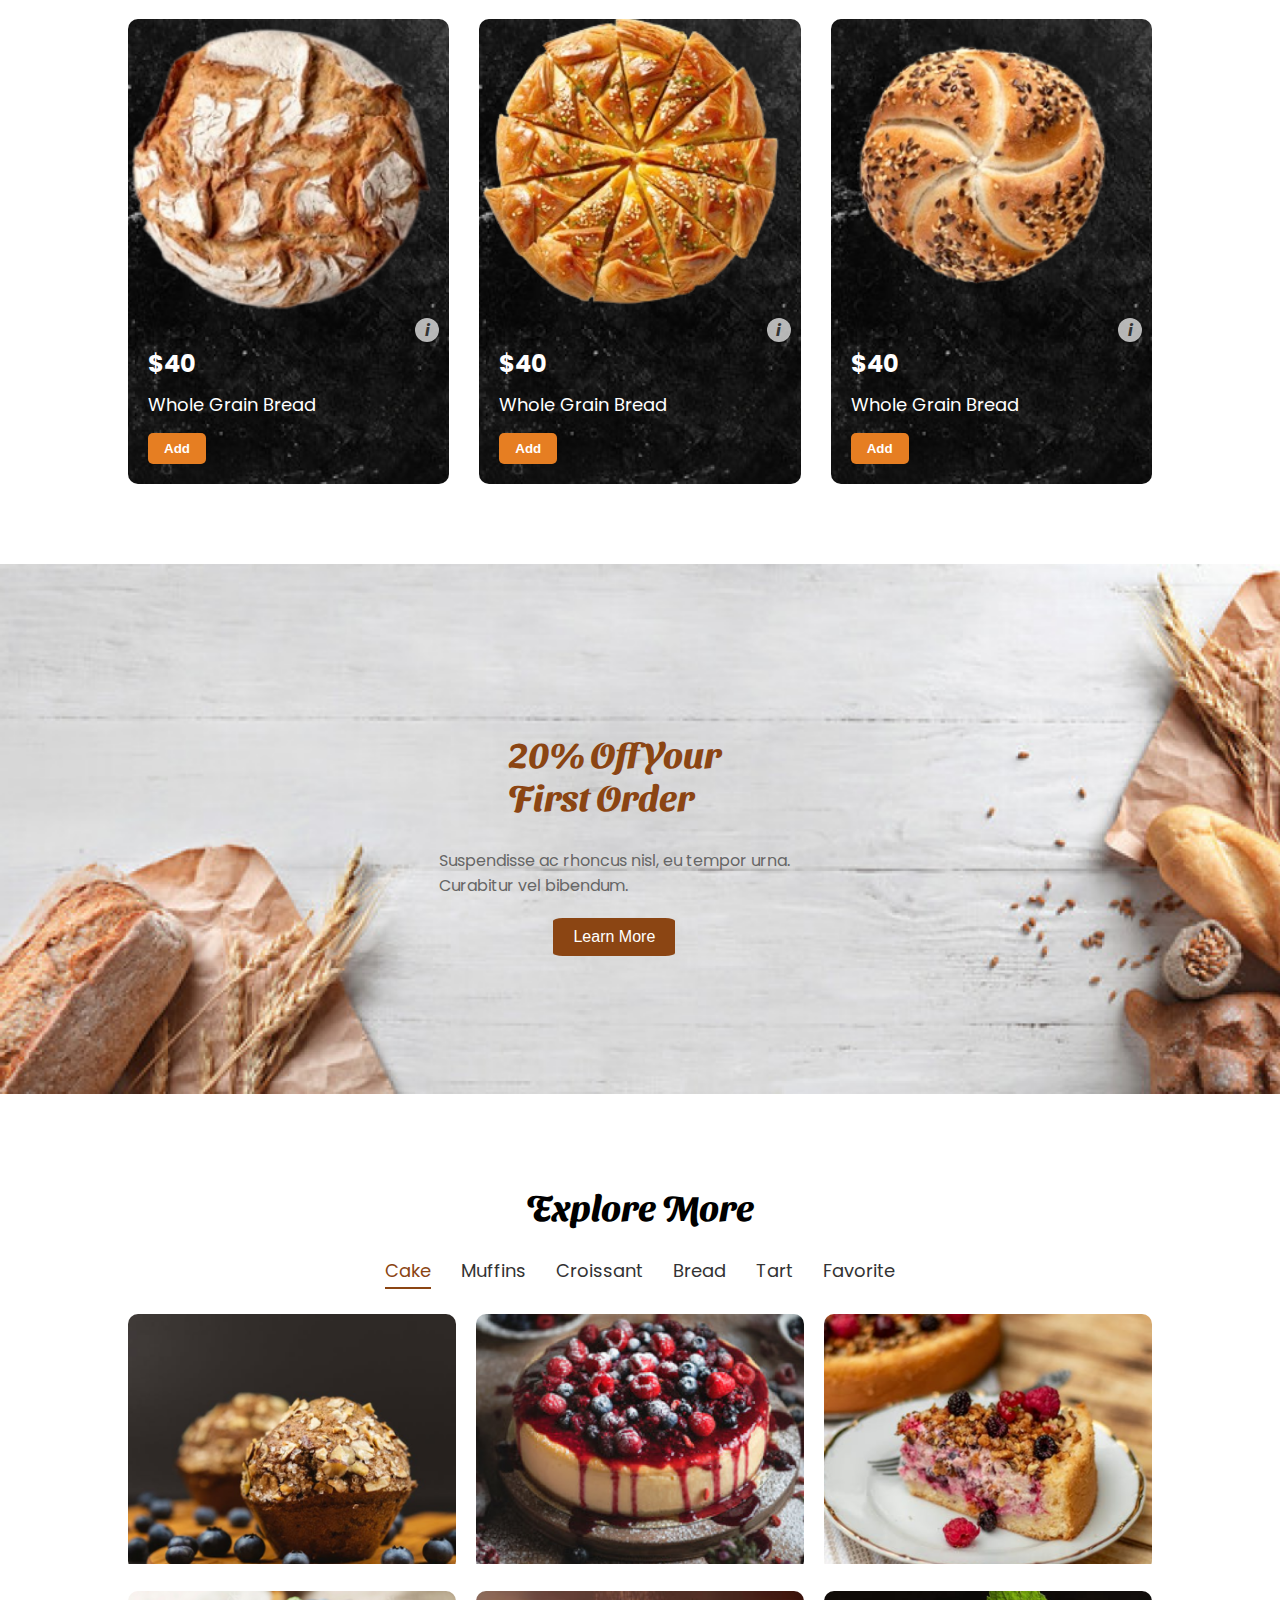
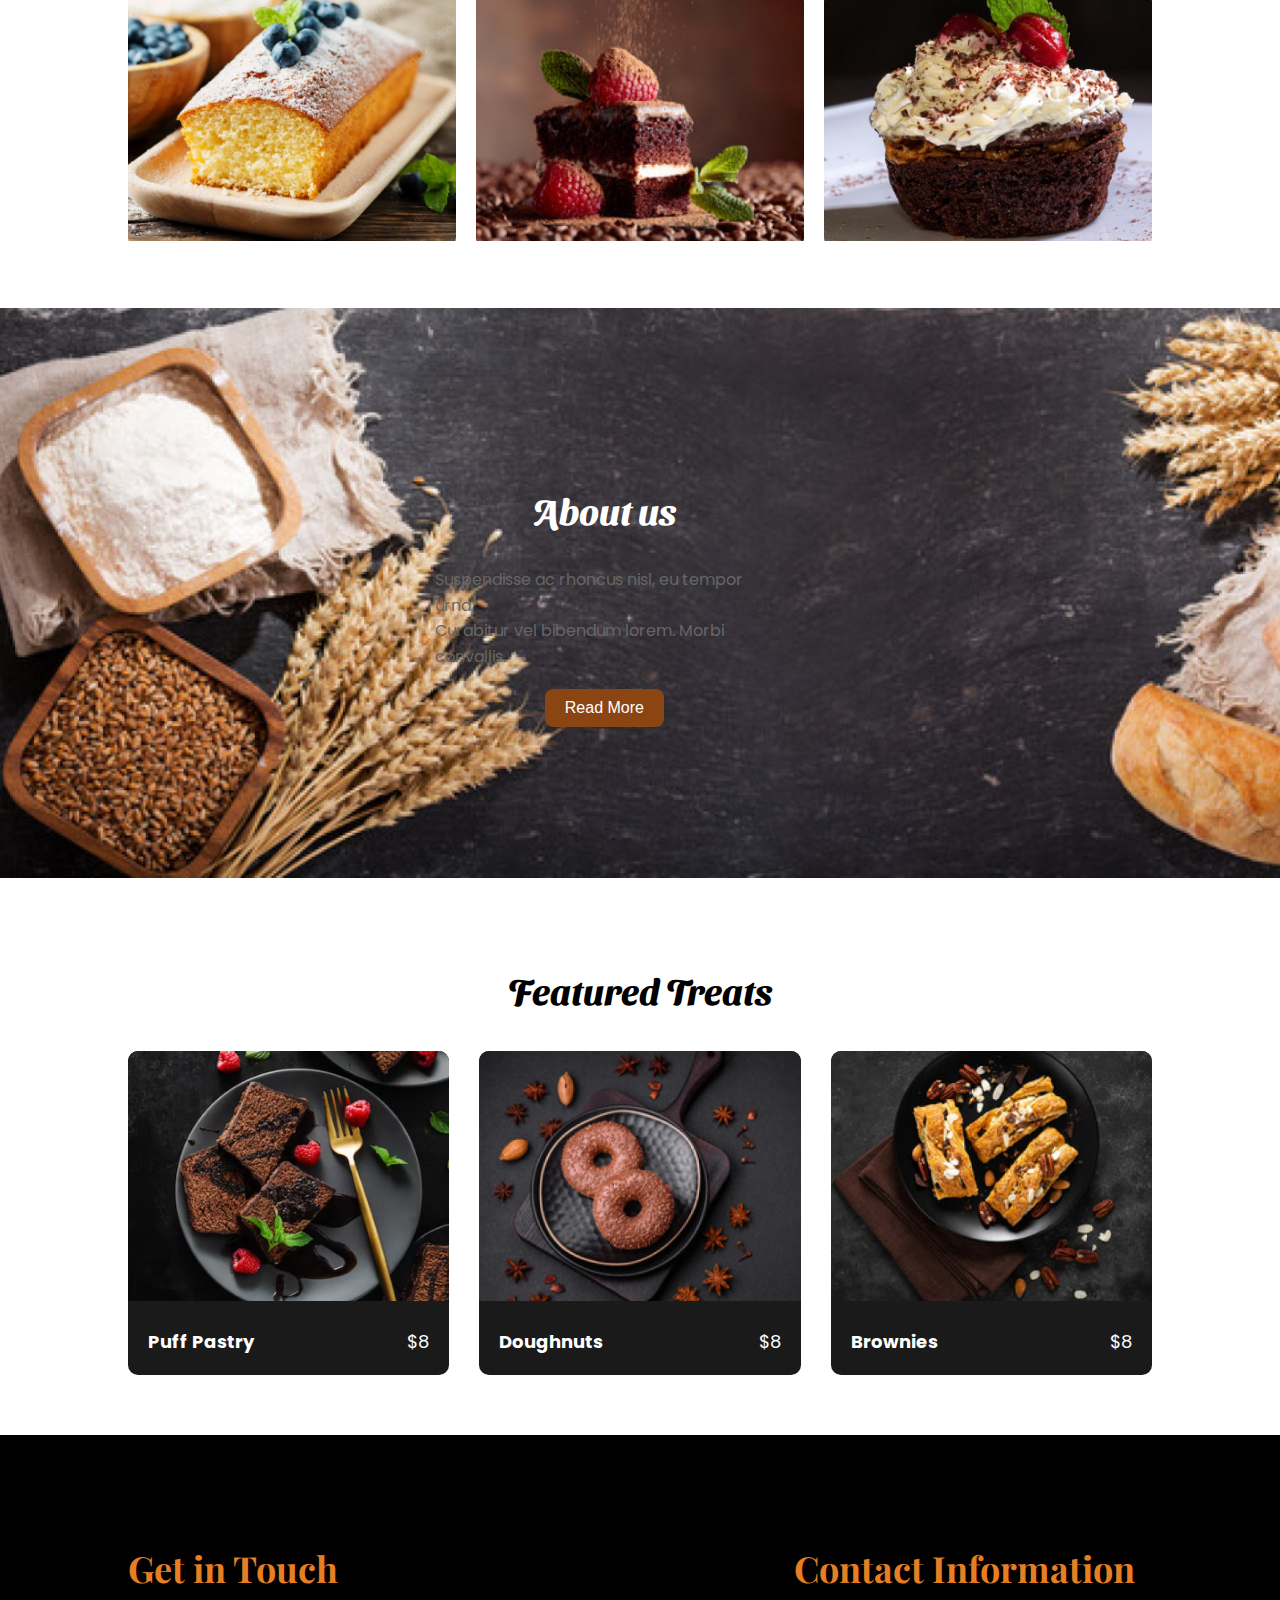
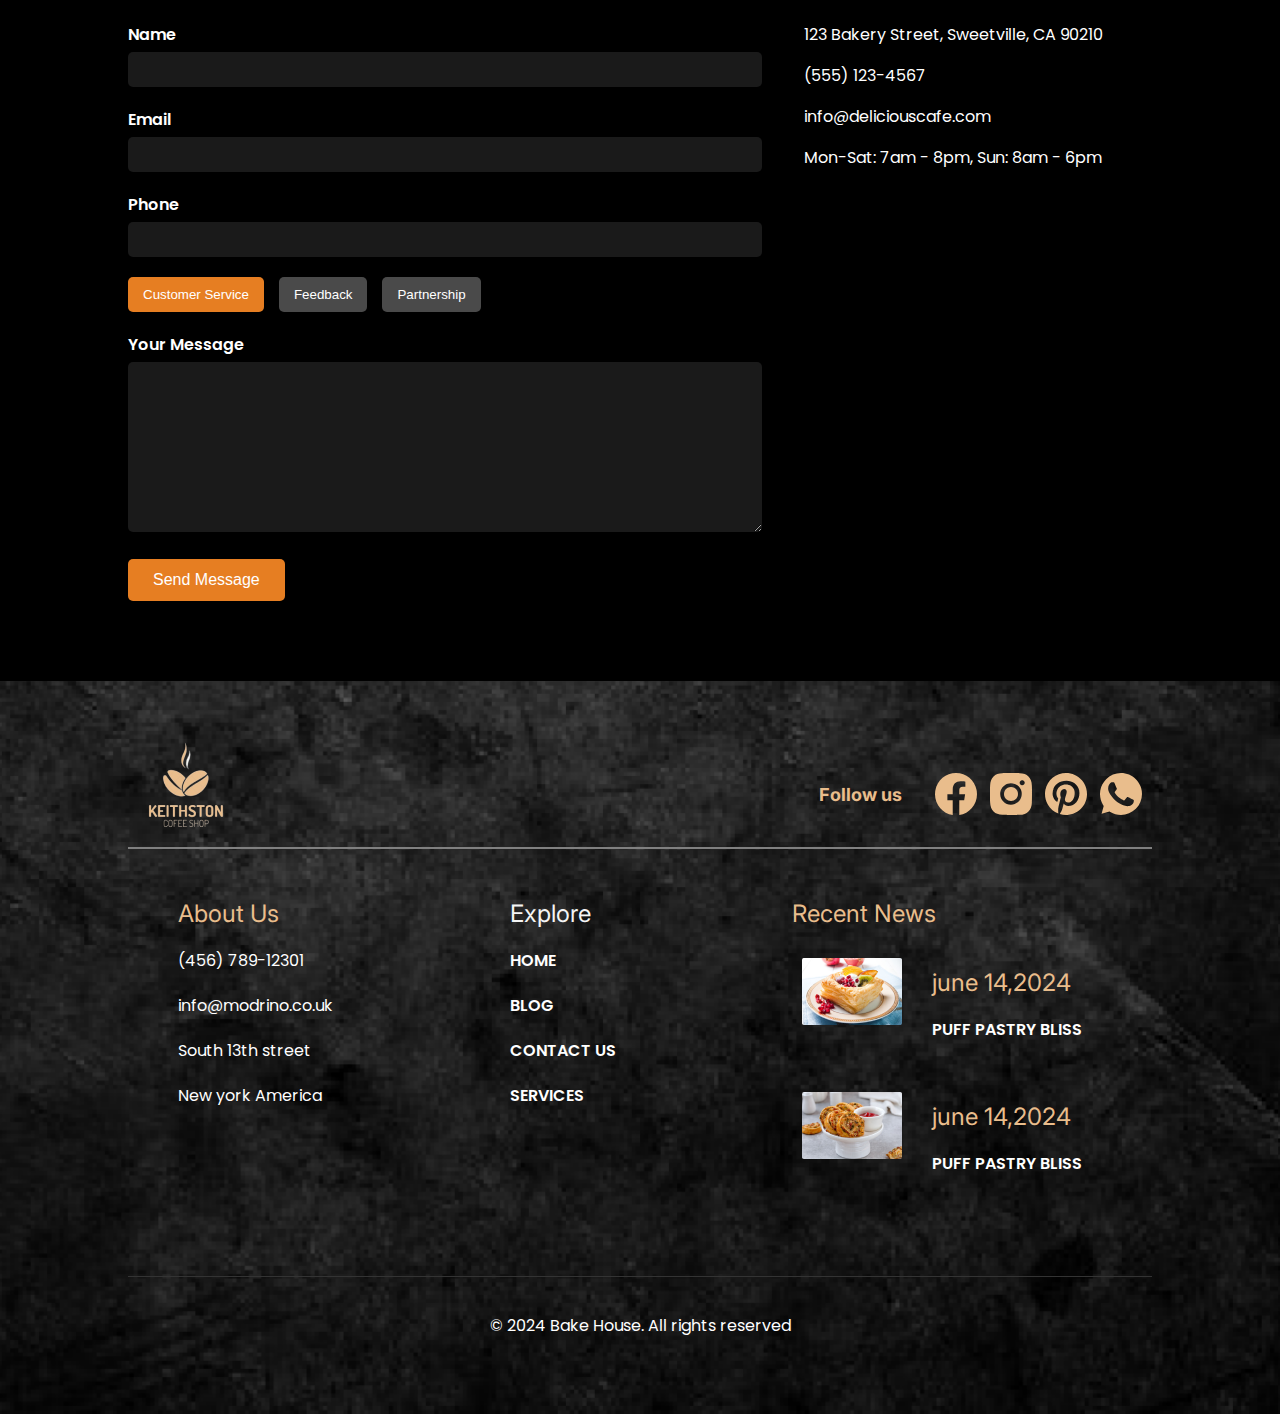
==== commit adf02f1d: "batal tslak f2A5ER tanya" ====
--- a/index.html
+++ b/index.html
@@ -9,7 +9,7 @@
      rel="stylesheet">
 </head>
 <body>
-    <div class="home-container">
+    <div class="home-container" id="ho">
         <nav class="nav-bar">
             <div class="logo">
                <a href="./index.html">
@@ -17,7 +17,7 @@
             </a> 
             </div>
             <div class="nav-items">
-                <a href="./index.html#home-container">Home</a>
+                <a href="./index.html#ho">Home</a>
                 <a href="./blog.html#1o">Blog</a>
                 <a href="./contact.html#o3">Contact Us</a>
                 <a href="./Services.html#o2">Services</a>
@@ -97,8 +97,8 @@
     </section>
     <section class="discount-banner">
         <div class="discount-content">
-            <h2 class="discount-title">20% Off Your First Order</h2>
-            <p class="discount-description">Suspendisse ac rhoncus nisl, eu tempor urna. Curabitur vel bibendum.</p>
+            <h2 class="discount-title">20% Off Your <br>First Order</h2>
+            <p class="discount-description">      Suspendisse ac rhoncus nisl, eu tempor urna. <br>Curabitur vel bibendum.</p>
             <button class="discount-button">Learn More</button>
         </div>
         <div class="discount-image">
@@ -142,7 +142,7 @@
     <section class="about-us">
         <div class="about-content">
             <h2 class="about-title">About us</h2>
-            <p class="about-description">Suspendisse ac rhoncus nisl, eu tempor urna. Curabitur vel bibendum lorem. Morbi convallis.</p>
+            <p class="about-description">Suspendisse ac rhoncus nisl, eu tempor urna.<br> Curabitur vel bibendum lorem. Morbi convallis.</p>
             <button class="about-button">Read More</button>
         </div>
         <div class="about-image">
@@ -151,7 +151,7 @@
         </div>
     </section>
 
-    <section class="featured-treats">
+    <section class="featured-treats" id="ob">
         <h2 class="featured-title">Featured Treats</h2>
         <div class="featured-grid">
             <div class="featured-item">
@@ -236,31 +236,31 @@
 
         <div class="finish">
             <div class="ab">
-        <div>About Us</div>
+        <div class="hh">About Us</div>
         <div>(456) 789-12301</div>
         <div>info@modrino.co.uk</div>
         <div>South 13th street</div>
         <div>New york America</div>
         </div>
         <div class="ac">
-            <div>Explore</div>
-            <div>Home</div>
-            <div>blog</div>
-            <div>Contact us</div>
-            <div>Services</div>
+            <div class="hh"> Explore</div>
+            <div><a href="#ho">HOME</a></div>
+            <div><a href="#1o">blog</a></div>
+            <div><a href="#o2">Contact us</a></div>
+            <div><a href="#o3">Services</a></div>
             </div>
             <div class="ad">
-                <div>Recent News</div>
+                <div class="hh">Recent News</div>
                 <div class="min-card">
-                    <div><img src="./images/footer/footer-img1.png"></div>
-                   <div> <div>june 14,2024</div>
-                    <div>Puff pastry bliss</div></div>
+                    <div><a href="#ob"><img src="./images/footer/footer-img1.png"></a></div>
+                   <div> <div class="hh">june 14,2024</div>
+                    <div><a href="#ob">Puff pastry bliss</a></div></div>
                 </div>
                 
                 <div class="min-card2">
-                    <div><img src="./images/footer/footer-img2.png"></div>
-                    <div><div>june 14,2024</div>
-                    <div>Puff pastry bliss</div>
+                    <div><a href="#ob"><img src="./images/footer/footer-img2.png"></a></div>
+                    <div><div class="hh">june 14,2024</div>
+                    <div><a href="#ob">Puff pastry bliss</a></div>
                 </div>
                 </div>
                 </div>
--- a/stil.css
+++ b/stil.css
@@ -112,6 +112,10 @@
     font-size: 24px;
     margin-bottom: 40px;
 }
+h2{
+    font-family: 'Sansita Swashed';
+    color: #000000;
+}
 .top-products {
     padding: 80px 10%;
     background-color: #fff;
@@ -136,6 +140,7 @@
     background-size: cover; /* Ensures the image covers the entire card */
     background-position: center;
     border-radius: 10px;
+    
     overflow: hidden;
     position: relative;
     color: white;
@@ -143,8 +148,8 @@
 
 .product-image {
     /* background-image: url(./images/products/product-bg.png); */
-    width: 80%;
-    height: 200px;
+    width: 95%;
+    height: 300px;
     object-fit: cover;
 }
 
@@ -201,6 +206,7 @@
 }
 .discount-banner {
     background-image: url(./images/promotion.png);
+    height: 50vh;
     background-size: cover;
     background-color: #f5f5f5;
     padding: 40px 10%;
@@ -210,11 +216,16 @@
 }
 
 .discount-content {
+    display: flex;
+    flex-direction: column;
+    justify-content: center;
+    align-items: center;
     flex: 1;
+    margin-left: 30%;
 }
 
 .discount-title {
-    font-family: 'Playfair Display', serif;
+    font-family: 'Sansita Swashed';
     font-size: 36px;
     color: #8B4513;
     margin-bottom: 15px;
@@ -230,6 +241,7 @@
     background-color: #8B4513;
     color: white;
     border: none;
+    border-radius: 8%;
     padding: 10px 20px;
     font-size: 16px;
     cursor: pointer;
@@ -256,9 +268,10 @@
 }
 
 .explore-title {
-    font-family: 'Playfair Display', serif;
+    font-family: 'Sansita Swashed';
     font-size: 36px;
     text-align: center;
+    color: #000000;
     margin-bottom: 30px;
 }
 
@@ -319,6 +332,7 @@
     background-size: cover;
     background-color: #1a1a1a;
     color: white;
+    height: 50vh;
     padding: 60px 10%;
     display: flex;
     align-items: center;
@@ -326,17 +340,24 @@
 }
 
 .about-content {
+    display: flex;
+    flex-direction: column;
+    justify-content: center;
+    align-items: center;
     flex: 1;
     padding-right: 40px;
+    margin-left: 30%;
 }
 
 .about-title {
-    font-family: 'Playfair Display', serif;
+    font-family: 'Sansita Swashed';
     font-size: 36px;
     margin-bottom: 20px;
+    color: white;
 }
 
 .about-description {
+    color: #666;
     font-size: 16px;
     line-height: 1.6;
     margin-bottom: 20px;
@@ -346,6 +367,7 @@
     background-color: #8B4513;
     color: white;
     border: none;
+    border-radius: 8px;
     padding: 10px 20px;
     font-size: 16px;
     cursor: pointer;
@@ -374,7 +396,8 @@
 }
 
 .featured-title {
-    font-family: 'Playfair Display', serif;
+    font-family: 'Sansita Swashed';
+    color: #000000;
     font-size: 36px;
     text-align: center;
     margin-bottom: 40px;
@@ -570,7 +593,8 @@
     
 }
 .about h2{
-    
+    font-family: 'inter';
+    color: rgba(233, 189, 140, 1);
       margin-right: 0%;
      font-size: large;
     justify-self: end;
@@ -590,9 +614,25 @@
 .ab div{
     padding: 10px;
 }
-
+.ac a{
+    color: #fff;
+    text-decoration: none;
+    font-size: 16px;
+    font-weight: 600;
+    text-transform: uppercase;
+    transition: color 0.3s ease;
+}
 .ac div{
     padding: 10px;
+    color: #f5f5f5;
+}
+.ad a{
+    color: #fff;
+    text-decoration: none;
+    font-size: 16px;
+    font-weight: 600;
+    text-transform: uppercase;
+    transition: color 0.3s ease;
 }
 .ad div{
     /* background-color: #f5f5f5; */
@@ -617,11 +657,16 @@
     padding-top: 20px;
     border-top: 1px solid #333;
 }
-
-
-
-
-
+.hh{
+    color: rgba(233, 189, 140, 1);
+    font-size: x-large;
+    font-family: 'inter';
+}
+
+
+.info-icon{
+    margin-top: 90%;
+}
 
 
 
